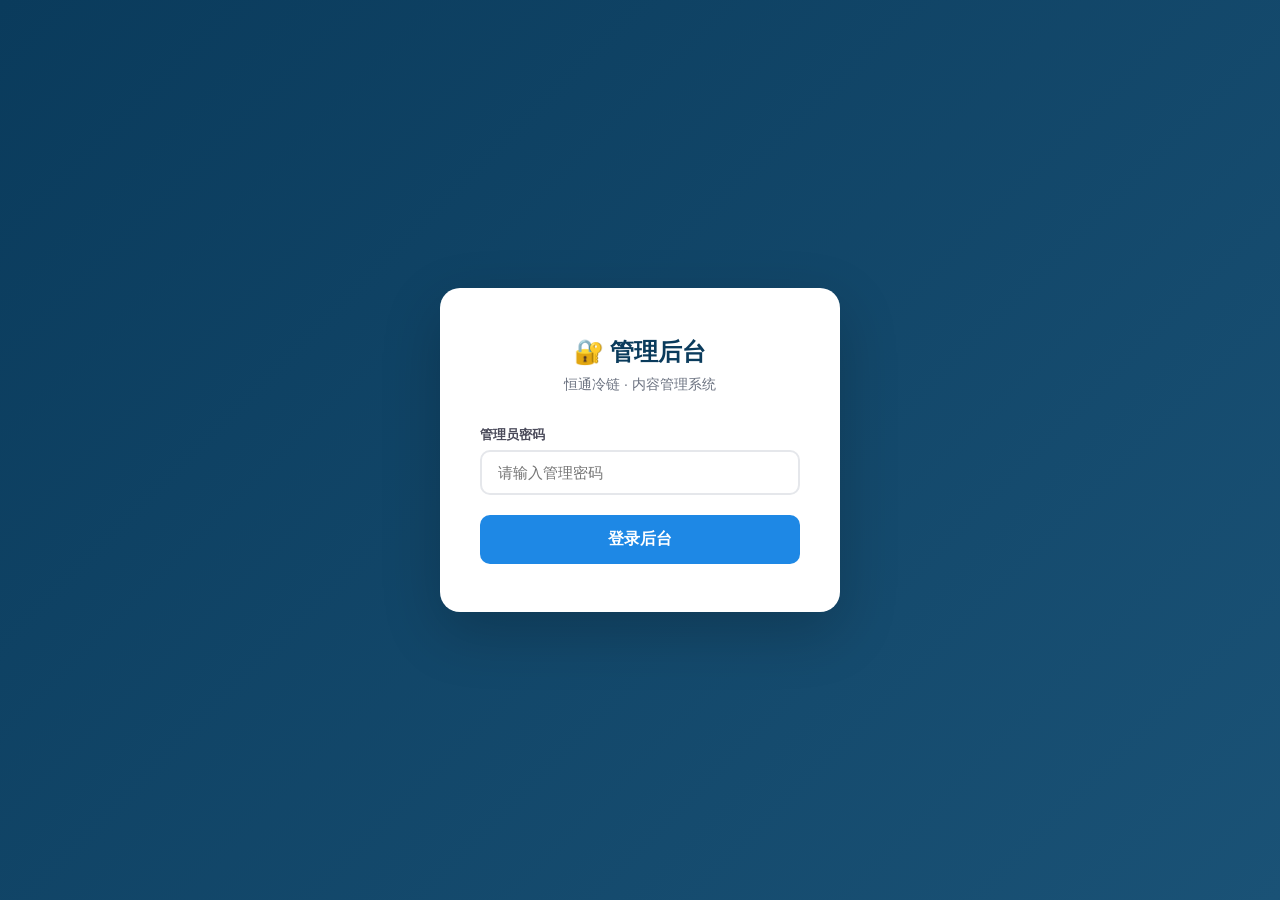
==== admin.html @ fb47dd66 "升级: 后台图片上传推送到GitHub仓库永久保存 + 首页从data.json读取" ====
<!DOCTYPE html>
<html lang="zh-CN">
<head>
<meta charset="UTF-8">
<meta name="viewport" content="width=device-width,initial-scale=1.0">
<title>恒通冷链 · 管理后台</title>
<style>
*,*::before,*::after{margin:0;padding:0;box-sizing:border-box}
body{font-family:-apple-system,BlinkMacSystemFont,'PingFang SC','Microsoft YaHei','Helvetica Neue',sans-serif;background:#F5F7FA;color:#1a1a2e;min-height:100vh}
input,textarea,select{font-family:inherit}
.login{min-height:100vh;display:flex;align-items:center;justify-content:center;background:linear-gradient(135deg,#0A3B5C,#1a5276)}
.login-card{background:#fff;border-radius:20px;padding:48px 40px;width:400px;max-width:90vw;box-shadow:0 20px 60px rgba(0,0,0,.2)}
.login-card h1{font-size:24px;font-weight:700;color:#0A3B5C;margin-bottom:8px;text-align:center}
.login-card p{font-size:14px;color:#6B7280;text-align:center;margin-bottom:32px}
.login-form .field{margin-bottom:20px}
.login-form label{display:block;font-size:13px;font-weight:600;color:#4A4A5A;margin-bottom:6px}
.login-form input{width:100%;padding:12px 16px;border:2px solid #E5E7EB;border-radius:10px;font-size:15px;outline:none;transition:border .3s}
.login-form input:focus{border-color:#1E88E5;box-shadow:0 0 0 3px rgba(30,136,229,.1)}
.login-btn{width:100%;padding:14px;background:#1E88E5;color:#fff;border:none;border-radius:10px;font-size:16px;font-weight:600;cursor:pointer;transition:background .3s}
.login-btn:hover{background:#1565C0}
.login-err{background:#FEF2F2;color:#DC2626;padding:10px 14px;border-radius:8px;font-size:13px;margin-bottom:16px;display:none}
.admin-layout{display:none;min-height:100vh}
.sidebar{position:fixed;left:0;top:0;width:260px;height:100vh;background:#0A3B5C;color:#fff;z-index:100;overflow-y:auto}
.sidebar-header{padding:24px 20px;border-bottom:1px solid rgba(255,255,255,.1);display:flex;align-items:center;gap:10px;font-size:18px;font-weight:700}
.sidebar-nav{padding:16px 0}
.sidebar-nav a{display:flex;align-items:center;gap:12px;padding:12px 20px;color:rgba(255,255,255,.7);text-decoration:none;font-size:14px;transition:all .2s;border-left:3px solid transparent}
.sidebar-nav a:hover,.sidebar-nav a.active{background:rgba(255,255,255,.08);color:#fff;border-left-color:#1E88E5}
.main{padding-left:260px;min-height:100vh}
.main-top{background:#fff;padding:16px 32px;display:flex;justify-content:space-between;align-items:center;box-shadow:0 1px 3px rgba(0,0,0,.06);position:sticky;top:0;z-index:50}
.main-top h2{font-size:20px;font-weight:700;color:#0A3B5C}
.main-top .user-info{display:flex;align-items:center;gap:12px;font-size:14px;color:#6B7280}
.main-top .logout-btn{padding:8px 16px;border:1px solid #E5E7EB;border-radius:8px;background:#fff;cursor:pointer;font-size:13px;color:#6B7280;transition:all .2s}
.main-top .logout-btn:hover{background:#F5F7FA;color:#DC2626;border-color:#FCA5A5}
.section-content{padding:32px}
.tab-content{display:none}
.tab-content.active{display:block}
.page-card{background:#fff;border-radius:16px;padding:28px;margin-bottom:24px;box-shadow:0 1px 3px rgba(0,0,0,.04)}
.page-card h3{font-size:16px;font-weight:600;color:#0A3B5C;margin-bottom:16px;padding-bottom:12px;border-bottom:1px solid #F3F4F6}
.form-row{display:grid;grid-template-columns:1fr 1fr;gap:16px;margin-bottom:16px}
.form-row.three{grid-template-columns:1fr 1fr 1fr}
.form-group{margin-bottom:16px}
.form-group label{display:block;font-size:13px;font-weight:600;color:#4A4A5A;margin-bottom:6px}
.form-group input,.form-group textarea,.form-group select{width:100%;padding:10px 14px;border:2px solid #E5E7EB;border-radius:8px;font-size:14px;outline:none;transition:border .3s;background:#fff}
.form-group input:focus,.form-group textarea:focus,.form-group select:focus{border-color:#1E88E5;box-shadow:0 0 0 3px rgba(30,136,229,.1)}
.form-group textarea{resize:vertical;min-height:80px}
.form-group .hint{font-size:12px;color:#9CA3AF;margin-top:4px}
.btn{padding:10px 24px;border:none;border-radius:8px;font-size:14px;font-weight:600;cursor:pointer;transition:all .2s}
.btn-primary{background:#1E88E5;color:#fff}
.btn-primary:hover{background:#1565C0}
.btn-secondary{background:#F3F4F6;color:#4A4A5A}
.btn-secondary:hover{background:#E5E7EB}
.btn-danger{background:#EF4444;color:#fff}
.btn-danger:hover{background:#DC2626}
.btn-sm{padding:6px 14px;font-size:12px}
.btn-group{display:flex;gap:8px;margin-top:16px;flex-wrap:wrap}
.stat-cards{display:grid;grid-template-columns:repeat(4,1fr);gap:16px;margin-bottom:24px}
.stat-mini{background:#fff;border-radius:12px;padding:20px;box-shadow:0 1px 3px rgba(0,0,0,.04)}
.stat-mini .num{font-size:28px;font-weight:800;color:#0A3B5C}
.stat-mini .label{font-size:13px;color:#6B7280;margin-top:4px}
.news-list table{width:100%;border-collapse:collapse}
.news-list th,.news-list td{padding:12px 8px;text-align:left;border-bottom:1px solid #F3F4F6;font-size:13px}
.news-list th{font-weight:600;color:#6B7280;font-size:12px;text-transform:uppercase}
.news-list td{color:#1a1a2e}
.news-list .actions{display:flex;gap:6px}
.preview-toggle{background:#E8EFF8;border:1px dashed #1E88E5;border-radius:12px;padding:12px 16px;margin-bottom:16px;font-size:13px;color:#1E88E5;cursor:pointer;text-align:center;transition:all .2s}
.preview-toggle:hover{background:#d4e1f7}
.toast{position:fixed;top:20px;right:20px;padding:14px 24px;border-radius:10px;color:#fff;font-size:14px;font-weight:500;z-index:9999;opacity:0;transform:translateY(-10px);transition:all .3s}
.toast.show{opacity:1;transform:translateY(0)}
.toast-success{background:#10B981}
.toast-error{background:#EF4444}
.toast-warn{background:#F59E0B}

/* 图片上传组件 */
.img-upload{position:relative;border:2px dashed #D1D5DB;border-radius:12px;padding:20px;text-align:center;cursor:pointer;transition:all .2s;background:#FAFBFC;min-height:120px;display:flex;flex-direction:column;align-items:center;justify-content:center}
.img-upload:hover{border-color:#1E88E5;background:#F0F7FF}
.img-upload.has-img{border-style:solid;border-color:#10B981;padding:8px}
.img-upload .preview{max-width:100%;max-height:220px;border-radius:8px;display:block;margin:0 auto;object-fit:contain}
.img-upload .placeholder{color:#9CA3AF;font-size:13px;margin-top:8px}
.img-upload .upload-icon{font-size:32px;color:#D1D5DB;margin-bottom:8px}
.img-upload.has-img .upload-icon,.img-upload.has-img .placeholder{display:none}
.img-upload input[type=file]{display:none}
.img-actions{display:flex;gap:6px;margin-top:8px;justify-content:center}
.img-actions .btn-remove{padding:4px 12px;border:1px solid #FCA5A5;background:#fff;color:#EF4444;border-radius:6px;cursor:pointer;font-size:12px;transition:all .2s}
.img-actions .btn-remove:hover{background:#FEF2F2}

@media(max-width:768px){
.sidebar{width:60px}
.sidebar-header span:not(.sidebar-header > span:first-child){display:none}
.sidebar-nav a span:last-child{display:none}
.main{padding-left:60px}
.form-row{grid-template-columns:1fr}
.form-row.three{grid-template-columns:1fr}
.stat-cards{grid-template-columns:repeat(2,1fr)}
}
</style>
</head>
<body>
<div id="toast" class="toast"></div>

<div class="login" id="loginPanel">
<div class="login-card">
<h1>🔐 管理后台</h1>
<p>恒通冷链 · 内容管理系统</p>
<div class="login-err" id="loginErr">密码错误，请重试</div>
<form class="login-form" onsubmit="return handleLogin(event)">
<div class="field"><label>管理员密码</label><input type="password" id="pwdInput" placeholder="请输入管理密码"></div>
<button type="submit" class="login-btn">登录后台</button>
</form>
</div></div>

<div class="admin-layout" id="adminLayout">
<aside class="sidebar">
<div class="sidebar-header"><span style="font-size:22px">❄️</span><span>恒通冷链</span></div>
<nav class="sidebar-nav">
<a href="#" class="active" data-tab="dashboard"><span>📊</span><span>控制台</span></a>
<a href="#" data-tab="hero"><span>🏠</span><span>Hero区域</span></a>
<a href="#" data-tab="about"><span>📖</span><span>关于我们</span></a>
<a href="#" data-tab="stats"><span>📈</span><span>统计数据</span></a>
<a href="#" data-tab="services"><span>🚛</span><span>核心业务</span></a>
<a href="#" data-tab="news"><span>📰</span><span>新闻动态</span></a>
<a href="#" data-tab="media"><span>🎬</span><span>图片视频</span></a>
<a href="#" data-tab="contact"><span>📞</span><span>联系方式</span></a>
<a href="#" data-tab="footer"><span>🔽</span><span>页脚设置</span></a>
<a href="#" data-tab="publish"><span>🚀</span><span>发布管理</span></a>
</nav></aside>

<div class="main">
<div class="main-top"><h2 id="pageTitle">控制台</h2>
<div class="user-info"><span>管理员</span><button class="logout-btn" onclick="handleLogout()">退出登录</button></div></div>

<div class="section-content">

<div class="tab-content active" id="tab-dashboard">
<div class="page-card"><h3>概览</h3><div class="stat-cards" id="dashStats"></div>
<p style="font-size:14px;color:#6B7280;line-height:1.8">欢迎使用恒通冷链内容管理系统。<br>
您可以在此编辑首页各板块内容、管理新闻动态、上传图片视频、更新联系方式。<br>
编辑完成后点击「发布管理」→「保存到网站」即可更新线上页面。</p></div></div>

<div class="tab-content" id="tab-hero">
<div class="page-card"><h3>Hero 区域设置</h3>
<div class="form-group"><label>主标题</label><input type="text" id="eHeroTitle" value="全程温控 · 安心直达"></div>
<div class="form-group"><label>描述文字</label><textarea id="eHeroDesc" rows="2">恒通冷链，专注冷链物流服务，从仓储到配送全程温控可追溯，让每一份托付都安全抵达</textarea></div>
<div class="form-row three">
<div class="form-group"><label>左按钮文字</label><input type="text" id="eHeroBtn1" value="了解服务"></div>
<div class="form-group"><label>右按钮文字</label><input type="text" id="eHeroBtn2" value="联系我们"></div>
<div class="form-group"><label>按钮链接</label><input type="text" id="eHeroBtnLink" value="#services"></div></div>
<div class="btn-group"><button class="btn btn-primary" onclick="saveHero()">保存 Hero</button></div></div>
<div class="page-card"><h3>Hero 数据亮点</h3>
<div class="form-row">
<div class="form-group"><label>数据1 (名称)</label><input type="text" id="eD1Label" value="合作企业"><div style="margin-top:8px"><label>数值</label><input type="text" id="eD1Val" value="100+"></div></div>
<div class="form-group"><label>数据2 (名称)</label><input type="text" id="eD2Label" value="冷链车辆"><div style="margin-top:8px"><label>数值</label><input type="text" id="eD2Val" value="50+"></div></div></div>
<div class="form-row">
<div class="form-group"><label>数据3 (名称)</label><input type="text" id="eD3Label" value="服务城市"><div style="margin-top:8px"><label>数值</label><input type="text" id="eD3Val" value="30+"></div></div>
<div class="form-group"><label>数据4 (名称)</label><input type="text" id="eD4Label" value="年运输量(吨)"><div style="margin-top:8px"><label>数值</label><input type="text" id="eD4Val" value="5万+"></div></div></div>
<div class="btn-group"><button class="btn btn-primary" onclick="saveHeroData()">保存数据</button></div></div></div>

<div class="tab-content" id="tab-stats">
<div class="page-card"><h3>统计数据 (动画展示)</h3>
<div class="form-row">
<div class="form-group"><label>仓储面积</label><input type="number" id="eStat1" value="20000"><div class="hint">单位：㎡</div></div>
<div class="form-group"><label>冷链车辆</label><input type="number" id="eStat2" value="50"><div class="hint">单位：辆</div></div></div>
<div class="form-row">
<div class="form-group"><label>服务城市</label><input type="number" id="eStat3" value="30"><div class="hint">单位：个</div></div>
<div class="form-group"><label>年运输量</label><input type="number" id="eStat4" value="50000"><div class="hint">单位：吨/年</div></div></div>
<div class="btn-group"><button class="btn btn-primary" onclick="saveStats()">保存</button></div></div></div>

<div class="tab-content" id="tab-about">
<div class="page-card"><h3>关于我们</h3>
<div class="form-group"><label>板块标题</label><input type="text" id="eAboutTitle" value="关于恒通冷链"></div>
<div class="form-group"><label>简介内容</label><textarea id="eAboutContent" rows="5">恒通冷链物流有限公司，专注于冷链物流服务领域，致力于为客户提供安全、高效、专业的冷链物流解决方案。

公司拥有现代化冷链仓储设施和专业冷链运输车队，配备先进的温控管理系统，实现全流程温度实时监控与追溯。

我们始终坚持以客户需求为导向，以品质服务为核心，为生鲜食品、医药制品等温度敏感型产品提供一站式冷链物流服务。</textarea></div>
<div class="form-row two">
<div class="form-group"><label>优势1</label><input type="text" id="eAdv1" value="全链条温控"></div>
<div class="form-group"><label>优势2</label><input type="text" id="eAdv2" value="实时监控系统"></div></div>
<div class="form-row two">
<div class="form-group"><label>优势3</label><input type="text" id="eAdv3" value="专业运营团队"></div>
<div class="form-group"><label>优势4</label><input type="text" id="eAdv4" value="行业资质认证"></div></div>
<div class="btn-group"><button class="btn btn-primary" onclick="saveAbout()">保存</button></div></div></div>

<div class="tab-content" id="tab-services">
<div class="page-card"><h3>核心业务 (4项)</h3><div id="servicesEditor"></div>
<div class="btn-group"><button class="btn btn-primary" onclick="saveServices()">保存所有业务</button></div></div></div>

<div class="tab-content" id="tab-news">
<div class="page-card"><h3>新闻动态管理</h3>
<div class="news-list" id="newsEditor"></div>
<div class="btn-group"><button class="btn btn-secondary" onclick="addNews()">+ 添加新闻</button><button class="btn btn-primary" onclick="saveNews()">保存更改</button></div></div></div>

<div class="tab-content" id="tab-media">
<div class="page-card"><h3>图片管理 <span style="font-size:12px;font-weight:400;color:#6B7280">支持 JPG/PNG/GIF/WebP，上传后自动缩放到合适尺寸</span></h3>

<div style="margin-bottom:24px">
<h4 style="font-size:14px;font-weight:600;color:#0A3B5C;margin-bottom:12px">📷 Hero 背景图</h4>
<div id="upload-heroBg" class="img-upload" onclick="pickFile('heroBg')">
<div class="upload-icon">🖼️</div>
<div class="placeholder">点击上传背景大图（建议 1920×1080+）</div>
</div>
<input type="file" id="file-heroBg" accept="image/*" onchange="handleUpload('heroBg',event)" style="display:none">
<div class="btn-group" style="justify-content:center"><button class="btn btn-sm btn-danger" onclick="removeImage('heroBg')">🗑️ 移除图片</button></div>
</div>

<div style="margin-bottom:24px">
<h4 style="font-size:14px;font-weight:600;color:#0A3B5C;margin-bottom:12px">📷 关于我们 - 配图</h4>
<div id="upload-aboutImg" class="img-upload" onclick="pickFile('aboutImg')">
<div class="upload-icon">🖼️</div>
<div class="placeholder">点击上传关于公司配图（建议 800×600+）</div>
</div>
<input type="file" id="file-aboutImg" accept="image/*" onchange="handleUpload('aboutImg',event)" style="display:none">
<div class="btn-group" style="justify-content:center"><button class="btn btn-sm btn-danger" onclick="removeImage('aboutImg')">🗑️ 移除图片</button></div>
</div>

<h4 style="font-size:14px;font-weight:600;color:#0A3B5C;margin-bottom:12px">📰 新闻缩略图</h4>
<div id="newsImageList"></div>

</div>

<div class="page-card"><h3>企业宣传视频 <span style="font-size:12px;font-weight:400;color:#6B7280">支持 MP4/WebM</span></h3>
<div style="margin-bottom:12px">
<h4 style="font-size:14px;font-weight:600;color:#0A3B5C;margin-bottom:8px">📹 上传视频文件</h4>
<div id="upload-promoVideo" class="img-upload" onclick="pickFile('promoVideo')">
<div class="upload-icon">🎬</div>
<div class="placeholder">点击上传宣传视频（建议 100MB 以内）</div>
</div>
<input type="file" id="file-promoVideo" accept="video/mp4,video/webm" onchange="handleUpload('promoVideo',event)" style="display:none">
<div class="btn-group" style="justify-content:center"><button class="btn btn-sm btn-danger" onclick="removeImage('promoVideo')">🗑️ 移除视频</button></div>
<p class="hint" style="text-align:center">视频文件可能较大，上传后请耐心等待处理</p>
</div></div></div>

<div class="tab-content" id="tab-contact">
<div class="page-card"><h3>联系方式</h3>
<div class="form-row">
<div class="form-group"><label>联系电话</label><input type="text" id="eContactPhone" value="0871-XXXXXXX"></div>
<div class="form-group"><label>电子邮箱</label><input type="text" id="eContactEmail" value="contact@hengtong-coldchain.com"></div></div>
<div class="form-row">
<div class="form-group"><label>公司地址</label><input type="text" id="eContactAddr" value="云南省昆明市XXXXXXXX路XX号"></div>
<div class="form-group"><label>服务时间</label><input type="text" id="eContactHours" value="周一至周日 8:00-20:00"></div></div>
<div class="btn-group"><button class="btn btn-primary" onclick="saveContact()">保存</button></div></div></div>

<div class="tab-content" id="tab-footer">
<div class="page-card"><h3>页脚设置</h3>
<div class="form-group"><label>版权信息</label><input type="text" id="eFooterCopyright" value="© 2026 恒通冷链 All Rights Reserved."></div>
<div class="form-group"><label>备案号</label><input type="text" id="eFooterIcp" value="滇ICP备XXXXXXXX号"></div>
<div class="form-group"><label>公司简介</label><textarea id="eFooterDesc" rows="2">专注冷链物流服务，提供一站式温控解决方案。让每一份托付都安全抵达。</textarea></div>
<div class="btn-group"><button class="btn btn-primary" onclick="saveFooter()">保存</button></div></div></div>

<div class="tab-content" id="tab-publish">
<div class="page-card"><h3>发布管理</h3>
<p style="font-size:14px;color:#6B7280;margin-bottom:16px">点击下方按钮，将所有修改（含图片）同步到首页。</p>
<div class="preview-toggle" onclick="window.open(window.location.href.replace('admin.html','index.html'),'_blank')">🔍 预览网站</div>
<div class="btn-group" style="justify-content:flex-start">
<button class="btn btn-primary" onclick="publishToSite()">🚀 保存到网站</button></div>
<p style="font-size:12px;color:#9CA3AF;margin-top:12px">图片上传到 GitHub 仓库的 images/ 目录，文字数据保存到 data.json。首页自动从 GitHub 读取渲染。</p></div>
<div class="page-card"><h3>备份 / 还原</h3>
<div class="btn-group" style="justify-content:flex-start">
<button class="btn btn-secondary" onclick="backupData()">💾 导出备份</button>
<button class="btn btn-secondary" onclick="document.getElementById('restoreInput').click()">📂 导入备份</button></div>
<input type="file" id="restoreInput" accept=".json" style="display:none" onchange="restoreData(event)">
<p style="font-size:12px;color:#9CA3AF;margin-top:8px">备份包含所有文字和图片数据，导出为 JSON 文件。</p></div></div>

</div></div></div>

<script>
var APP_PWD='ht2026';
var STORAGE_KEY='ht_data';
var GH_OWNER='zijun-arch';
var GH_REPO='hengtong-website';
var GH_API='http://VM-0-7-ubuntu:3456/github';
var GH_BRANCH='main';
var defaultServices=[
{icon:'🚛',title:'冷链运输',desc:'覆盖全国的冷链干线运输网络，多温区运输能力，GPS实时定位追踪，确保货物全程温控。',tags:['干线运输','支线配送','多温区']},
{icon:'🏭',title:'冷库仓储',desc:'现代化冷链仓储设施，提供冷冻、冷藏、恒温等多温区仓储服务，专业库存管理系统。',tags:['冷冻仓储','冷藏仓储','恒温存储']},
{icon:'🚚',title:'城市配送',desc:'覆盖各主要城市的冷链配送网络，B端门店直达配送，准时高效，满足各类配送需求。',tags:['门店配送','电商配送','定时达']},
{icon:'📦',title:'增值服务',desc:'提供分拣、包装、贴标、追溯等一站式增值服务，满足客户多元化需求，提升供应链效率。',tags:['分拣包装','溯源服务','定制方案']}];
var defaultNews=[
{date:'2026-05-15',title:'恒通冷链成功通过ISO质量管理体系认证',desc:'公司正式获得ISO9001质量管理体系认证，标志着管理水平和服务质量迈上新台阶。'},
{date:'2026-04-28',title:'冷链物流行业发展趋势分享',desc:'伴随着新零售和生鲜电商的快速发展，冷链物流行业迎来新的发展机遇。'},
{date:'2026-03-10',title:'恒通冷链新增冷链运输车辆20台',desc:'为满足业务增长需求，公司新增20台冷藏运输车辆，进一步提升配送能力。'}];
var data={};
var uploadCallbacks={};

function loadData(){try{data=JSON.parse(localStorage.getItem(STORAGE_KEY))||{}}catch(e){data={}};if(!data.services)data.services=JSON.parse(JSON.stringify(defaultServices));if(!data.news)data.news=JSON.parse(JSON.stringify(defaultNews))}
function saveData(){localStorage.setItem(STORAGE_KEY,JSON.stringify(data))}
function toast(m,t){var e=document.getElementById('toast');e.className='toast toast-'+t+' show';e.textContent=m;setTimeout(function(){e.classList.remove('show')},3000)}
function handleLogin(e){e.preventDefault();if(document.getElementById('pwdInput').value===APP_PWD){document.getElementById('loginPanel').style.display='none';document.getElementById('adminLayout').style.display='block';document.getElementById('pwdInput').value='';initAdmin()}else{document.getElementById('loginErr').style.display='block'}return false}
function handleLogout(){document.getElementById('loginPanel').style.display='flex';document.getElementById('adminLayout').style.display='none'}

document.querySelectorAll('.sidebar-nav a').forEach(function(a){a.addEventListener('click',function(e){e.preventDefault();document.querySelectorAll('.sidebar-nav a').forEach(function(x){x.classList.remove('active')});this.classList.add('active');document.querySelectorAll('.tab-content').forEach(function(t){t.classList.remove('active')});var tb=document.getElementById('tab-'+this.dataset.tab);if(tb)tb.classList.add('active');document.getElementById('pageTitle').textContent=this.textContent.trim()})});

function initAdmin(){loadData();loadDashboard();loadServicesEditor();loadNewsEditor();loadNewsImages();fillFields();renderAllUploads()}

function loadDashboard(){var h='',c=0;data.news.forEach(function(){c++});[{num:data.services.length,label:'服务项目'},{num:c,label:'新闻条数'},{num:Object.keys(data).filter(function(k){return k.indexOf('_img_')===0||k==='heroBgImg'||k==='aboutImgData'||k==='promoVideoData'}).length,label:'已上传文件'},{num:1,label:'在线版本'}].forEach(function(i){h+='<div class="stat-mini"><div class="num">'+i.num+'</div><div class="label">'+i.label+'</div></div>'});document.getElementById('dashStats').innerHTML=h}

function fillFields(){try{
if(data.heroTitle)document.getElementById('eHeroTitle').value=data.heroTitle;
if(data.heroDesc)document.getElementById('eHeroDesc').value=data.heroDesc;
if(data.heroBtn1)document.getElementById('eHeroBtn1').value=data.heroBtn1;
if(data.heroBtn2)document.getElementById('eHeroBtn2').value=data.heroBtn2;
if(data.aboutTitle)document.getElementById('eAboutTitle').value=data.aboutTitle;
if(data.aboutContent)document.getElementById('eAboutContent').value=data.aboutContent;
if(data.adv1)document.getElementById('eAdv1').value=data.adv1;
if(data.adv2)document.getElementById('eAdv2').value=data.adv2;
if(data.adv3)document.getElementById('eAdv3').value=data.adv3;
if(data.adv4)document.getElementById('eAdv4').value=data.adv4;
if(data.stat1)document.getElementById('eStat1').value=data.stat1;
if(data.stat2)document.getElementById('eStat2').value=data.stat2;
if(data.stat3)document.getElementById('eStat3').value=data.stat3;
if(data.stat4)document.getElementById('eStat4').value=data.stat4;
if(data.contactPhone)document.getElementById('eContactPhone').value=data.contactPhone;
if(data.contactEmail)document.getElementById('eContactEmail').value=data.contactEmail;
if(data.contactAddr)document.getElementById('eContactAddr').value=data.contactAddr;
if(data.contactHours)document.getElementById('eContactHours').value=data.contactHours;
if(data.footerCopyright)document.getElementById('eFooterCopyright').value=data.footerCopyright;
if(data.footerIcp)document.getElementById('eFooterIcp').value=data.footerIcp;
if(data.footerDesc)document.getElementById('eFooterDesc').value=data.footerDesc;
if(data.d1Label)document.getElementById('eD1Label').value=data.d1Label;
if(data.d1Val)document.getElementById('eD1Val').value=data.d1Val;
if(data.d2Label)document.getElementById('eD2Label').value=data.d2Label;
if(data.d2Val)document.getElementById('eD2Val').value=data.d2Val;
if(data.d3Label)document.getElementById('eD3Label').value=data.d3Label;
if(data.d3Val)document.getElementById('eD3Val').value=data.d3Val;
if(data.d4Label)document.getElementById('eD4Label').value=data.d4Label;
if(data.d4Val)document.getElementById('eD4Val').value=data.d4Val;
}catch(e){}}

function pickFile(key){document.getElementById('file-'+key).click();uploadCallbacks[key]=true}
function handleUpload(key,event){
var file=event.target.files[0];if(!file)return;
if(file.size>20*1024*1024&&key!=='promoVideo'){toast('图片超过 20MB，请压缩后上传','error');return}
if(file.size>200*1024*1024&&key==='promoVideo'){toast('视频超过 200MB，请压缩后上传','error');return}
var reader=new FileReader();
reader.onload=function(e){
var result=e.target.result;
var ext=file.name.split('.').pop().toLowerCase();
if(key==='promoVideo')ext='mp4';
var fn=key+'_'+Date.now()+'.'+ext;
var ghPath='images/'+fn;
if(key==='heroBg'){data.heroBgImg=result;renderSingleUpload('heroBg',result)}
else if(key==='aboutImg'){data.aboutImgData=result;renderSingleUpload('aboutImg',result)}
else if(key==='promoVideo'){data.promoVideoData=result;renderSingleUpload('promoVideo',result)}
else if(key.indexOf('newsImg_')===0){data['_img_'+key]=result;renderSingleUpload(key,result)}
saveData();
uploadToGithub(ghPath,result,function(url){
if(url){
if(key==='heroBg'){data.heroBgGh=url;data.heroBgLocal=result}
else if(key==='aboutImg'){data.aboutImgGh=url;data.aboutImgLocal=result}
else if(key==='promoVideo'){data.promoVideoGh=url;data.promoVideoLocal=result}
else if(key.indexOf('newsImg_')===0){data['_gh_'+key]=url;data['_local_'+key]=result}
saveData();toast('上传成功！已永久保存到GitHub','success')
}else{toast('GitHub上传失败，数据仅保存在本地','warn')}
});
};
reader.readAsDataURL(file);
}
function uploadToGithub(path,base64Data,cb){
var x=new XMLHttpRequest();x.open('POST',GH_API+'/upload',true);
x.setRequestHeader('Content-Type','application/json');
x.onreadystatechange=function(){if(x.readyState===4){
if(x.status===200){var r=JSON.parse(x.responseText);cb(r.url)}
else{cb(null);toast('GitHub上传失败: '+x.status,'error')}
}};
x.send(JSON.stringify({path:path,content:base64Data,owner:GH_OWNER,repo:GH_REPO,branch:GH_BRANCH}));
}

function renderSingleUpload(key,src){
var container=document.getElementById('upload-'+key);
if(!container)return;
container.classList.add('has-img');
if(key==='promoVideo'){
container.innerHTML='<video controls style="max-width:100%;max-height:220px;border-radius:8px"><source src="'+src+'" type="video/mp4"></video>';
}else{
container.innerHTML='<img class="preview" src="'+src+'" alt="已上传图片">';
}
}

function removeImage(key){
if(!confirm('确认移除？'))return;
if(key==='heroBg'){delete data.heroBgImg;delete data.heroBgLocal;delete data.heroBgGh;resetUploadUI('heroBg')}
else if(key==='aboutImg'){delete data.aboutImgData;delete data.aboutImgLocal;delete data.aboutImgGh;resetUploadUI('aboutImg')}
else if(key==='promoVideo'){delete data.promoVideoData;delete data.promoVideoLocal;delete data.promoVideoGh;resetUploadUI('promoVideo')}
else if(key.indexOf('newsImg_')===0){delete data['_img_'+key];delete data['_local_'+key];delete data['_gh_'+key];renderNewsImages();saveData()}
saveData();toast('已移除','success')
}

function resetUploadUI(key){
var container=document.getElementById('upload-'+key);
if(!container)return;
container.classList.remove('has-img');
container.innerHTML='<div class="upload-icon">'+(key==='promoVideo'?'🎬':'🖼️')+'</div><div class="placeholder">点击上传'+(key==='promoVideo'?'视频':'图片')+'</div>';
}

function aboutImgData);
if(data.promoVideoData)renderSingleUpload('promoVideo',data.promoVideoData);
}

function loadNewsImages(){
var h='<div style="display:grid;grid-template-columns:repeat(3,1fr);gap:16px">';
data.news.forEach(function(n,i){
h+='<div><p style="font-size:12px;color:#6B7280;margin-bottom:8px">📰 新闻'+(i+1)+': '+n.title.substring(0,20)+'...</p>';
h+='<div id="upload-newsImg_'+i+'" class="img-upload" onclick="pickFile(\'newsImg_'+i+'\')" style="min-height:80px">';
h+='<div class="upload-icon">🖼️</div><div class="placeholder">点击上传</div></div>';
h+='<input type="file" id="file-newsImg_'+i+'" accept="image/*" onchange="handleUpload(\'newsImg_'+i+'\',event)" style="display:none">';
h+='<div class="btn-group" style="justify-content:center;margin-top:4px"><button class="btn btn-sm btn-danger" onclick="removeImage(\'newsImg_'+i+'\')">🗑️</button></div></div>';
});
h+='</div>';
document.getElementById('newsImageList').innerHTML=h;
data.news.forEach(function(n,i){
var key='_img_newsImg_'+i;
if(data[key])renderSingleUpload('newsImg_'+i,data[key]);
});
}

function saveHero(){data.heroTitle=document.getElementById('eHeroTitle').value;data.heroDesc=document.getElementById('eHeroDesc').value;data.heroBtn1=document.getElementById('eHeroBtn1').value;data.heroBtn2=document.getElementById('eHeroBtn2').value;saveData();toast('Hero 已保存','success')}
function saveHeroData(){data.d1Label=document.getElementById('eD1Label').value;data.d1Val=document.getElementById('eD1Val').value;data.d2Label=document.getElementById('eD2Label').value;data.d2Val=document.getElementById('eD2Val').value;data.d3Label=document.getElementById('eD3Label').value;data.d3Val=document.getElementById('eD3Val').value;data.d4Label=document.getElementById('eD4Label').value;data.d4Val=document.getElementById('eD4Val').value;data.heroBtnLink=document.getElementById('eHeroBtnLink').value;saveData();toast('Hero 数据已保存','success')}
function saveStats(){data.stat1=parseInt(document.getElementById('eStat1').value)||0;data.stat2=parseInt(document.getElementById('eStat2').value)||0;data.stat3=parseInt(document.getElementById('eStat3').value)||0;data.stat4=parseInt(document.getElementById('eStat4').value)||0;saveData();toast('统计数据已保存','success')}
function saveAbout(){data.aboutTitle=document.getElementById('eAboutTitle').value;data.aboutContent=document.getElementById('eAboutContent').value;data.adv1=document.getElementById('eAdv1').value;data.adv2=document.getElementById('eAdv2').value;data.adv3=document.getElementById('eAdv3').value;data.adv4=document.getElementById('eAdv4').value;saveData();toast('关于我们已保存','success')}
function loadServicesEditor(){var h='';data.services.forEach(function(s,i){h+='<div style="border:1px solid #E5E7EB;border-radius:12px;padding:20px;margin-bottom:16px"><h4 style="font-size:14px;font-weight:600;color:#0A3B5C;margin-bottom:12px">业务'+(i+1)+'</h4><div class="form-row"><div class="form-group"><label>图标</label><input type="text" class="svc-icon" value="'+s.icon+'" data-i="'+i+'"></div><div class="form-group"><label>标题</label><input type="text" class="svc-title" value="'+s.title.replace(/"/g,'&quot;')+'" data-i="'+i+'"></div></div><div class="form-group"><label>描述</label><textarea class="svc-desc" data-i="'+i+'" rows="2">'+s.desc.replace(/"/g,'&quot;')+'</textarea></div><div class="form-group"><label>标签 (逗号隔开)</label><input type="text" class="svc-tags" value="'+s.tags.join(',')+'" data-i="'+i+'"></div></div>'});document.getElementById('servicesEditor').innerHTML=h}
function saveServices(){document.querySelectorAll('.svc-icon').forEach(function(el){var i=parseInt(el.dataset.i);data.services[i].icon=el.value});document.querySelectorAll('.svc-title').forEach(function(el){var i=parseInt(el.dataset.i);data.services[i].title=el.value});document.querySelectorAll('.svc-desc').forEach(function(el){var i=parseInt(el.dataset.i);data.services[i].desc=el.value});document.querySelectorAll('.svc-tags').forEach(function(el){var i=parseInt(el.dataset.i);data.services[i].tags=el.value.split(',').map(function(t){return t.trim()}).filter(function(t){return t})});saveData();toast('核心业务已保存','success')}
function loadNewsEditor(){renderNewsTable()}
function renderNewsTable(){var h='<table><thead><tr><th>日期</th><th>标题</th><th>操作</th></tr></thead><tbody>';data.news.forEach(function(n,i){h+='<tr><td><input type="text" class="news-date" value="'+n.date+'" data-i="'+i+'" style="width:90px;padding:6px 8px;border:1px solid #E5E7EB;border-radius:6px;font-size:13px"></td><td><input type="text" class="news-title" value="'+n.title.replace(/"/g,'&quot;')+'" data-i="'+i+'" style="width:100%;padding:6px 8px;border:1px solid #E5E7EB;border-radius:6px;font-size:13px"></td><td><div class="actions"><button class="btn btn-sm btn-secondary" onclick="editNewsDesc('+i+')">📝</button><button class="btn btn-sm btn-danger" onclick="deleteNews('+i+')">🗑️</button></div></td></tr>'});h+='</tbody></table>';document.getElementById('newsEditor').innerHTML=h}
function editNewsDesc(i){var d=prompt('编辑描述:',data.news[i].desc);if(d!==null){data.news[i].desc=d;saveData();renderNewsTable();toast('描述已更新','success')}}
function deleteNews(i){if(confirm('确认删除这条新闻？')){data.news.splice(i,1);saveData();renderNewsTable();loadNewsImages();toast('已删除','success')}}
function addNews(){data.news.push({date:'2026-01-01',title:'新新闻',desc:'点击 📝 编辑描述'});saveData();renderNewsTable();loadNewsImages();toast('已添加','success')}
function saveNews(){document.querySelectorAll('.news-date').forEach(function(el){var i=parseInt(el.dataset.i);data.news[i].date=el.value});document.querySelectorAll('.news-title').forEach(function(el){var i=parseInt(el.dataset.i);data.news[i].title=el.value});saveData();toast('新闻已保存','success')}
function saveContact(){data.contactPhone=document.getElementById('eContactPhone').value;data.contactEmail=document.getElementById('eContactEmail').value;data.contactAddr=document.getElementById('eContactAddr').value;data.contactHours=document.getElementById('eContactHours').value;saveData();toast('联系方式已保存','success')}
function saveFooter(){data.footerCopyright=document.getElementById('eFooterCopyright').value;data.footerIcp=document.getElementById('eFooterIcp').value;data.footerDesc=document.getElementById('eFooterDesc').value;saveData();toast('页脚已保存','success')}
function publishToSite(){
var pd={};
['services','news','heroTitle','heroDesc','heroBtn1','heroBtn2','heroBtnLink',
'd1Label','d1Val','d2Label','d2Val','d3Label','d3Val','d4Label','d4Val',
'stat1','stat2','stat3','stat4','aboutTitle','aboutContent',
'adv1','adv2','adv3','adv4','contactPhone','contactEmail','contactAddr','contactHours',
'footerCopyright','footerIcp','footerDesc',
'heroBgGh','heroBgLocal','aboutImgGh','aboutImgLocal','promoVideoGh','promoVideoLocal'
].forEach(function(k){if(data[k]!==undefined)pd[k]=data[k]});
if(data.news){data.news.forEach(function(n,i){
var gk='_gh_newsImg_'+i;var lk='_local_newsImg_'+i;
if(data[gk])pd[gk]=data[gk];if(data[lk])pd[lk]=data[lk];
})}
var js=JSON.stringify(pd,null,2);
var api=GH_API+'/publish';
var x=new XMLHttpRequest();x.open('POST',api,true);
x.setRequestHeader('Content-Type','application/json');
x.onreadystatechange=function(){if(x.readyState===4){
if(x.status===200){toast('✅ 发布成功！所有数据已永久保存到GitHub','success')}
else{toast('发布失败: '+x.status+' '+x.responseText,'error')}
}};x.send(JSON.stringify({content:js,owner:GH_OWNER,repo:GH_REPO,branch:GH_BRANCH}));
}
function backupData(){var b=document.createElement('a');b.href='data:text/json;charset=utf-8,'+encodeURIComponent(JSON.stringify(data,null,2));b.download='ht-backup-'+new Date().toISOString().slice(0,10)+'.json';b.click();toast('备份已导出','success')}
function restoreData(e){var f=e.target.files[0];if(!f)return;var r=new FileReader();r.onload=function(ev){try{var d=JSON.parse(ev.target.result);data=d;saveData();initAdmin();toast('数据已还原','success')}catch(ex){toast('文件格式错误','error')}};r.readAsText(f)}
</script>
</body>
</html>
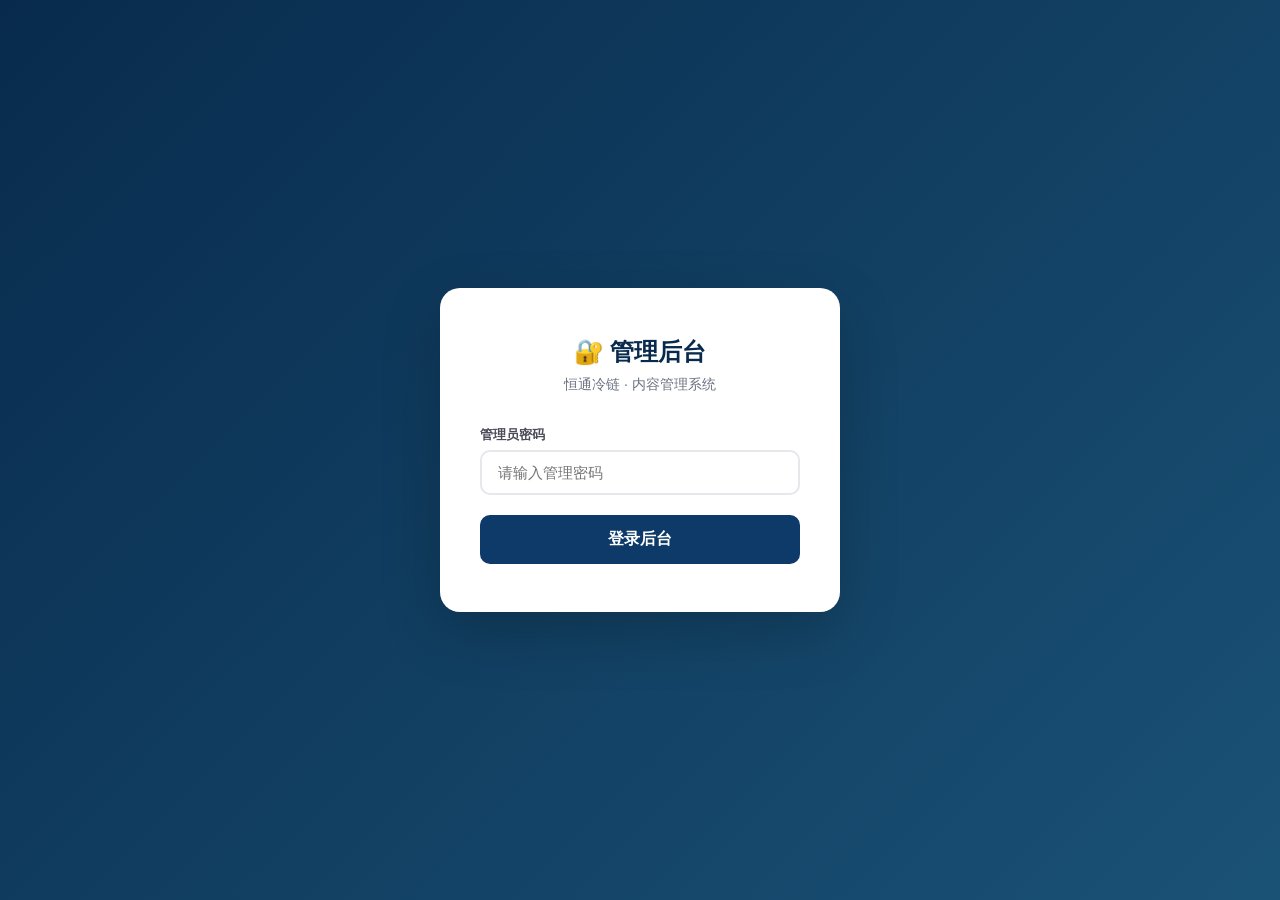
==== commit 371b0b44: "refactor: change admin brand color to #0D3A69" ====
--- a/admin.html
+++ b/admin.html
@@ -8,26 +8,26 @@
 *,*::before,*::after{margin:0;padding:0;box-sizing:border-box}
 body{font-family:-apple-system,BlinkMacSystemFont,'PingFang SC','Microsoft YaHei','Helvetica Neue',sans-serif;background:#F5F7FA;color:#1a1a2e;min-height:100vh}
 input,textarea,select{font-family:inherit}
-.login{min-height:100vh;display:flex;align-items:center;justify-content:center;background:linear-gradient(135deg,#0A3B5C,#1a5276)}
+.login{min-height:100vh;display:flex;align-items:center;justify-content:center;background:linear-gradient(135deg,#082B4D,#1a5276)}
 .login-card{background:#fff;border-radius:20px;padding:48px 40px;width:400px;max-width:90vw;box-shadow:0 20px 60px rgba(0,0,0,.2)}
-.login-card h1{font-size:24px;font-weight:700;color:#0A3B5C;margin-bottom:8px;text-align:center}
+.login-card h1{font-size:24px;font-weight:700;color:#082B4D;margin-bottom:8px;text-align:center}
 .login-card p{font-size:14px;color:#6B7280;text-align:center;margin-bottom:32px}
 .login-form .field{margin-bottom:20px}
 .login-form label{display:block;font-size:13px;font-weight:600;color:#4A4A5A;margin-bottom:6px}
 .login-form input{width:100%;padding:12px 16px;border:2px solid #E5E7EB;border-radius:10px;font-size:15px;outline:none;transition:border .3s}
-.login-form input:focus{border-color:#1E88E5;box-shadow:0 0 0 3px rgba(30,136,229,.1)}
-.login-btn{width:100%;padding:14px;background:#1E88E5;color:#fff;border:none;border-radius:10px;font-size:16px;font-weight:600;cursor:pointer;transition:background .3s}
-.login-btn:hover{background:#1565C0}
+.login-form input:focus{border-color:#0D3A69;box-shadow:0 0 0 3px rgba(13,58,105,.1)}
+.login-btn{width:100%;padding:14px;background:#0D3A69;color:#fff;border:none;border-radius:10px;font-size:16px;font-weight:600;cursor:pointer;transition:background .3s}
+.login-btn:hover{background:#0A2D55}
 .login-err{background:#FEF2F2;color:#DC2626;padding:10px 14px;border-radius:8px;font-size:13px;margin-bottom:16px;display:none}
 .admin-layout{display:none;min-height:100vh}
-.sidebar{position:fixed;left:0;top:0;width:260px;height:100vh;background:#0A3B5C;color:#fff;z-index:100;overflow-y:auto}
+.sidebar{position:fixed;left:0;top:0;width:260px;height:100vh;background:#082B4D;color:#fff;z-index:100;overflow-y:auto}
 .sidebar-header{padding:24px 20px;border-bottom:1px solid rgba(255,255,255,.1);display:flex;align-items:center;gap:10px;font-size:18px;font-weight:700}
 .sidebar-nav{padding:16px 0}
 .sidebar-nav a{display:flex;align-items:center;gap:12px;padding:12px 20px;color:rgba(255,255,255,.7);text-decoration:none;font-size:14px;transition:all .2s;border-left:3px solid transparent}
-.sidebar-nav a:hover,.sidebar-nav a.active{background:rgba(255,255,255,.08);color:#fff;border-left-color:#1E88E5}
+.sidebar-nav a:hover,.sidebar-nav a.active{background:rgba(255,255,255,.08);color:#fff;border-left-color:#0D3A69}
 .main{padding-left:260px;min-height:100vh}
 .main-top{background:#fff;padding:16px 32px;display:flex;justify-content:space-between;align-items:center;box-shadow:0 1px 3px rgba(0,0,0,.06);position:sticky;top:0;z-index:50}
-.main-top h2{font-size:20px;font-weight:700;color:#0A3B5C}
+.main-top h2{font-size:20px;font-weight:700;color:#082B4D}
 .main-top .user-info{display:flex;align-items:center;gap:12px;font-size:14px;color:#6B7280}
 .main-top .logout-btn{padding:8px 16px;border:1px solid #E5E7EB;border-radius:8px;background:#fff;cursor:pointer;font-size:13px;color:#6B7280;transition:all .2s}
 .main-top .logout-btn:hover{background:#F5F7FA;color:#DC2626;border-color:#FCA5A5}
@@ -35,18 +35,18 @@
 .tab-content{display:none}
 .tab-content.active{display:block}
 .page-card{background:#fff;border-radius:16px;padding:28px;margin-bottom:24px;box-shadow:0 1px 3px rgba(0,0,0,.04)}
-.page-card h3{font-size:16px;font-weight:600;color:#0A3B5C;margin-bottom:16px;padding-bottom:12px;border-bottom:1px solid #F3F4F6}
+.page-card h3{font-size:16px;font-weight:600;color:#082B4D;margin-bottom:16px;padding-bottom:12px;border-bottom:1px solid #F3F4F6}
 .form-row{display:grid;grid-template-columns:1fr 1fr;gap:16px;margin-bottom:16px}
 .form-row.three{grid-template-columns:1fr 1fr 1fr}
 .form-group{margin-bottom:16px}
 .form-group label{display:block;font-size:13px;font-weight:600;color:#4A4A5A;margin-bottom:6px}
 .form-group input,.form-group textarea,.form-group select{width:100%;padding:10px 14px;border:2px solid #E5E7EB;border-radius:8px;font-size:14px;outline:none;transition:border .3s;background:#fff}
-.form-group input:focus,.form-group textarea:focus,.form-group select:focus{border-color:#1E88E5;box-shadow:0 0 0 3px rgba(30,136,229,.1)}
+.form-group input:focus,.form-group textarea:focus,.form-group select:focus{border-color:#0D3A69;box-shadow:0 0 0 3px rgba(13,58,105,.1)}
 .form-group textarea{resize:vertical;min-height:80px}
 .form-group .hint{font-size:12px;color:#9CA3AF;margin-top:4px}
 .btn{padding:10px 24px;border:none;border-radius:8px;font-size:14px;font-weight:600;cursor:pointer;transition:all .2s}
-.btn-primary{background:#1E88E5;color:#fff}
-.btn-primary:hover{background:#1565C0}
+.btn-primary{background:#0D3A69;color:#fff}
+.btn-primary:hover{background:#0A2D55}
 .btn-secondary{background:#F3F4F6;color:#4A4A5A}
 .btn-secondary:hover{background:#E5E7EB}
 .btn-danger{background:#EF4444;color:#fff}
@@ -55,14 +55,14 @@
 .btn-group{display:flex;gap:8px;margin-top:16px;flex-wrap:wrap}
 .stat-cards{display:grid;grid-template-columns:repeat(4,1fr);gap:16px;margin-bottom:24px}
 .stat-mini{background:#fff;border-radius:12px;padding:20px;box-shadow:0 1px 3px rgba(0,0,0,.04)}
-.stat-mini .num{font-size:28px;font-weight:800;color:#0A3B5C}
+.stat-mini .num{font-size:28px;font-weight:800;color:#082B4D}
 .stat-mini .label{font-size:13px;color:#6B7280;margin-top:4px}
 .news-list table{width:100%;border-collapse:collapse}
 .news-list th,.news-list td{padding:12px 8px;text-align:left;border-bottom:1px solid #F3F4F6;font-size:13px}
 .news-list th{font-weight:600;color:#6B7280;font-size:12px;text-transform:uppercase}
 .news-list td{color:#1a1a2e}
 .news-list .actions{display:flex;gap:6px}
-.preview-toggle{background:#E8EFF8;border:1px dashed #1E88E5;border-radius:12px;padding:12px 16px;margin-bottom:16px;font-size:13px;color:#1E88E5;cursor:pointer;text-align:center;transition:all .2s}
+.preview-toggle{background:#E2E8F0;border:1px dashed #0D3A69;border-radius:12px;padding:12px 16px;margin-bottom:16px;font-size:13px;color:#0D3A69;cursor:pointer;text-align:center;transition:all .2s}
 .preview-toggle:hover{background:#d4e1f7}
 .toast{position:fixed;top:20px;right:20px;padding:14px 24px;border-radius:10px;color:#fff;font-size:14px;font-weight:500;z-index:9999;opacity:0;transform:translateY(-10px);transition:all .3s}
 .toast.show{opacity:1;transform:translateY(0)}
@@ -72,7 +72,7 @@
 
 /* 图片上传组件 */
 .img-upload{position:relative;border:2px dashed #D1D5DB;border-radius:12px;padding:20px;text-align:center;cursor:pointer;transition:all .2s;background:#FAFBFC;min-height:120px;display:flex;flex-direction:column;align-items:center;justify-content:center}
-.img-upload:hover{border-color:#1E88E5;background:#F0F7FF}
+.img-upload:hover{border-color:#0D3A69;background:#F0F7FF}
 .img-upload.has-img{border-style:solid;border-color:#10B981;padding:8px}
 .img-upload .preview{max-width:100%;max-height:220px;border-radius:8px;display:block;margin:0 auto;object-fit:contain}
 .img-upload .placeholder{color:#9CA3AF;font-size:13px;margin-top:8px}
@@ -193,7 +193,7 @@
 <div class="page-card"><h3>图片管理 <span style="font-size:12px;font-weight:400;color:#6B7280">支持 JPG/PNG/GIF/WebP，上传后自动缩放到合适尺寸</span></h3>
 
 <div style="margin-bottom:24px">
-<h4 style="font-size:14px;font-weight:600;color:#0A3B5C;margin-bottom:12px">📷 Hero 背景图</h4>
+<h4 style="font-size:14px;font-weight:600;color:#082B4D;margin-bottom:12px">📷 Hero 背景图</h4>
 <div id="upload-heroBg" class="img-upload" onclick="pickFile('heroBg')">
 <div class="upload-icon">🖼️</div>
 <div class="placeholder">点击上传背景大图（建议 1920×1080+）</div>
@@ -203,7 +203,7 @@
 </div>
 
 <div style="margin-bottom:24px">
-<h4 style="font-size:14px;font-weight:600;color:#0A3B5C;margin-bottom:12px">📷 关于我们 - 配图</h4>
+<h4 style="font-size:14px;font-weight:600;color:#082B4D;margin-bottom:12px">📷 关于我们 - 配图</h4>
 <div id="upload-aboutImg" class="img-upload" onclick="pickFile('aboutImg')">
 <div class="upload-icon">🖼️</div>
 <div class="placeholder">点击上传关于公司配图（建议 800×600+）</div>
@@ -212,14 +212,14 @@
 <div class="btn-group" style="justify-content:center"><button class="btn btn-sm btn-danger" onclick="removeImage('aboutImg')">🗑️ 移除图片</button></div>
 </div>
 
-<h4 style="font-size:14px;font-weight:600;color:#0A3B5C;margin-bottom:12px">📰 新闻缩略图</h4>
+<h4 style="font-size:14px;font-weight:600;color:#082B4D;margin-bottom:12px">📰 新闻缩略图</h4>
 <div id="newsImageList"></div>
 
 </div>
 
 <div class="page-card"><h3>企业宣传视频 <span style="font-size:12px;font-weight:400;color:#6B7280">支持 MP4/WebM</span></h3>
 <div style="margin-bottom:12px">
-<h4 style="font-size:14px;font-weight:600;color:#0A3B5C;margin-bottom:8px">📹 上传视频文件</h4>
+<h4 style="font-size:14px;font-weight:600;color:#082B4D;margin-bottom:8px">📹 上传视频文件</h4>
 <div id="upload-promoVideo" class="img-upload" onclick="pickFile('promoVideo')">
 <div class="upload-icon">🎬</div>
 <div class="placeholder">点击上传宣传视频（建议 100MB 以内）</div>
@@ -267,7 +267,7 @@
 var STORAGE_KEY='ht_data';
 var GH_OWNER='zijun-arch';
 var GH_REPO='hengtong-website';
-var GH_API='http://VM-0-7-ubuntu:3456/github';
+var GH_API='http://120.53.236.82:3456/github';
 var GH_BRANCH='main';
 var defaultServices=[
 {icon:'🚛',title:'冷链运输',desc:'覆盖全国的冷链干线运输网络，多温区运输能力，GPS实时定位追踪，确保货物全程温控。',tags:['干线运输','支线配送','多温区']},
@@ -416,7 +416,7 @@
 function saveHeroData(){data.d1Label=document.getElementById('eD1Label').value;data.d1Val=document.getElementById('eD1Val').value;data.d2Label=document.getElementById('eD2Label').value;data.d2Val=document.getElementById('eD2Val').value;data.d3Label=document.getElementById('eD3Label').value;data.d3Val=document.getElementById('eD3Val').value;data.d4Label=document.getElementById('eD4Label').value;data.d4Val=document.getElementById('eD4Val').value;data.heroBtnLink=document.getElementById('eHeroBtnLink').value;saveData();toast('Hero 数据已保存','success')}
 function saveStats(){data.stat1=parseInt(document.getElementById('eStat1').value)||0;data.stat2=parseInt(document.getElementById('eStat2').value)||0;data.stat3=parseInt(document.getElementById('eStat3').value)||0;data.stat4=parseInt(document.getElementById('eStat4').value)||0;saveData();toast('统计数据已保存','success')}
 function saveAbout(){data.aboutTitle=document.getElementById('eAboutTitle').value;data.aboutContent=document.getElementById('eAboutContent').value;data.adv1=document.getElementById('eAdv1').value;data.adv2=document.getElementById('eAdv2').value;data.adv3=document.getElementById('eAdv3').value;data.adv4=document.getElementById('eAdv4').value;saveData();toast('关于我们已保存','success')}
-function loadServicesEditor(){var h='';data.services.forEach(function(s,i){h+='<div style="border:1px solid #E5E7EB;border-radius:12px;padding:20px;margin-bottom:16px"><h4 style="font-size:14px;font-weight:600;color:#0A3B5C;margin-bottom:12px">业务'+(i+1)+'</h4><div class="form-row"><div class="form-group"><label>图标</label><input type="text" class="svc-icon" value="'+s.icon+'" data-i="'+i+'"></div><div class="form-group"><label>标题</label><input type="text" class="svc-title" value="'+s.title.replace(/"/g,'&quot;')+'" data-i="'+i+'"></div></div><div class="form-group"><label>描述</label><textarea class="svc-desc" data-i="'+i+'" rows="2">'+s.desc.replace(/"/g,'&quot;')+'</textarea></div><div class="form-group"><label>标签 (逗号隔开)</label><input type="text" class="svc-tags" value="'+s.tags.join(',')+'" data-i="'+i+'"></div></div>'});document.getElementById('servicesEditor').innerHTML=h}
+function loadServicesEditor(){var h='';data.services.forEach(function(s,i){h+='<div style="border:1px solid #E5E7EB;border-radius:12px;padding:20px;margin-bottom:16px"><h4 style="font-size:14px;font-weight:600;color:#082B4D;margin-bottom:12px">业务'+(i+1)+'</h4><div class="form-row"><div class="form-group"><label>图标</label><input type="text" class="svc-icon" value="'+s.icon+'" data-i="'+i+'"></div><div class="form-group"><label>标题</label><input type="text" class="svc-title" value="'+s.title.replace(/"/g,'&quot;')+'" data-i="'+i+'"></div></div><div class="form-group"><label>描述</label><textarea class="svc-desc" data-i="'+i+'" rows="2">'+s.desc.replace(/"/g,'&quot;')+'</textarea></div><div class="form-group"><label>标签 (逗号隔开)</label><input type="text" class="svc-tags" value="'+s.tags.join(',')+'" data-i="'+i+'"></div></div>'});document.getElementById('servicesEditor').innerHTML=h}
 function saveServices(){document.querySelectorAll('.svc-icon').forEach(function(el){var i=parseInt(el.dataset.i);data.services[i].icon=el.value});document.querySelectorAll('.svc-title').forEach(function(el){var i=parseInt(el.dataset.i);data.services[i].title=el.value});document.querySelectorAll('.svc-desc').forEach(function(el){var i=parseInt(el.dataset.i);data.services[i].desc=el.value});document.querySelectorAll('.svc-tags').forEach(function(el){var i=parseInt(el.dataset.i);data.services[i].tags=el.value.split(',').map(function(t){return t.trim()}).filter(function(t){return t})});saveData();toast('核心业务已保存','success')}
 function loadNewsEditor(){renderNewsTable()}
 function renderNewsTable(){var h='<table><thead><tr><th>日期</th><th>标题</th><th>操作</th></tr></thead><tbody>';data.news.forEach(function(n,i){h+='<tr><td><input type="text" class="news-date" value="'+n.date+'" data-i="'+i+'" style="width:90px;padding:6px 8px;border:1px solid #E5E7EB;border-radius:6px;font-size:13px"></td><td><input type="text" class="news-title" value="'+n.title.replace(/"/g,'&quot;')+'" data-i="'+i+'" style="width:100%;padding:6px 8px;border:1px solid #E5E7EB;border-radius:6px;font-size:13px"></td><td><div class="actions"><button class="btn btn-sm btn-secondary" onclick="editNewsDesc('+i+')">📝</button><button class="btn btn-sm btn-danger" onclick="deleteNews('+i+')">🗑️</button></div></td></tr>'});h+='</tbody></table>';document.getElementById('newsEditor').innerHTML=h}
